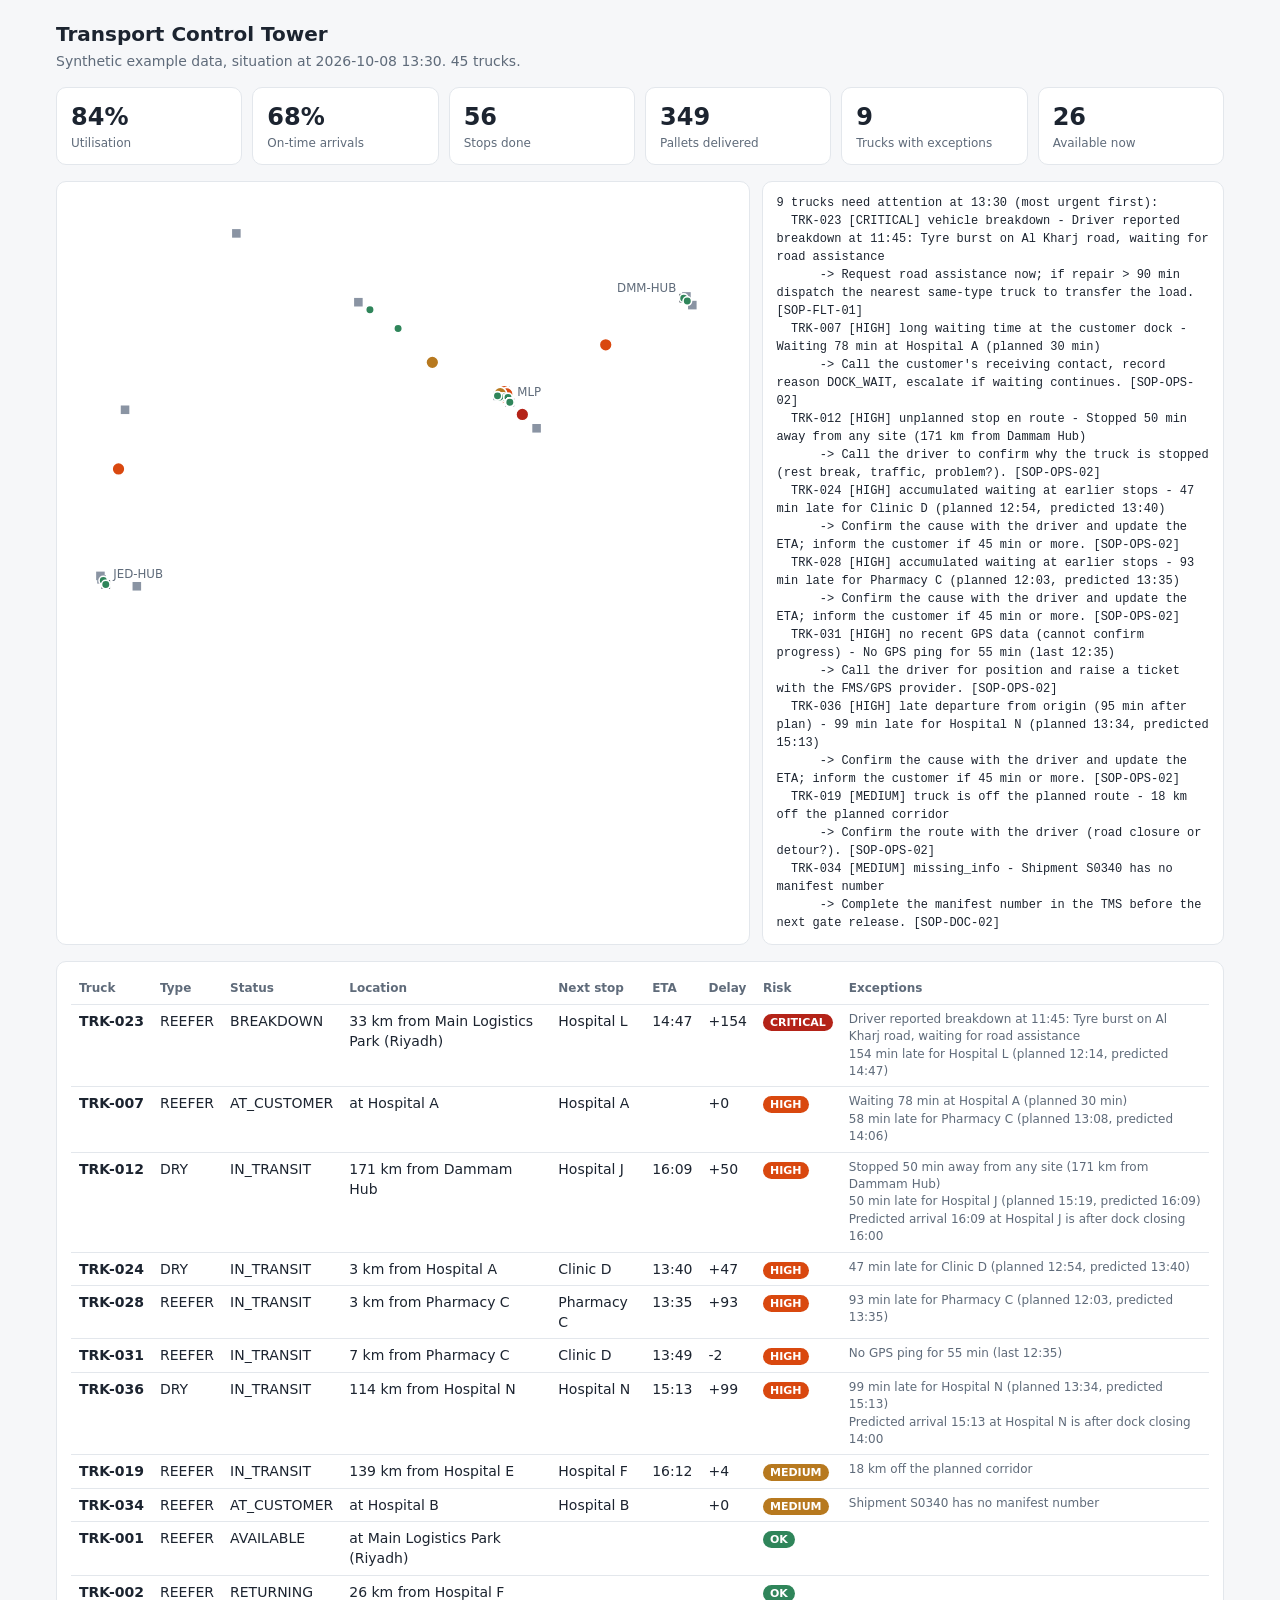
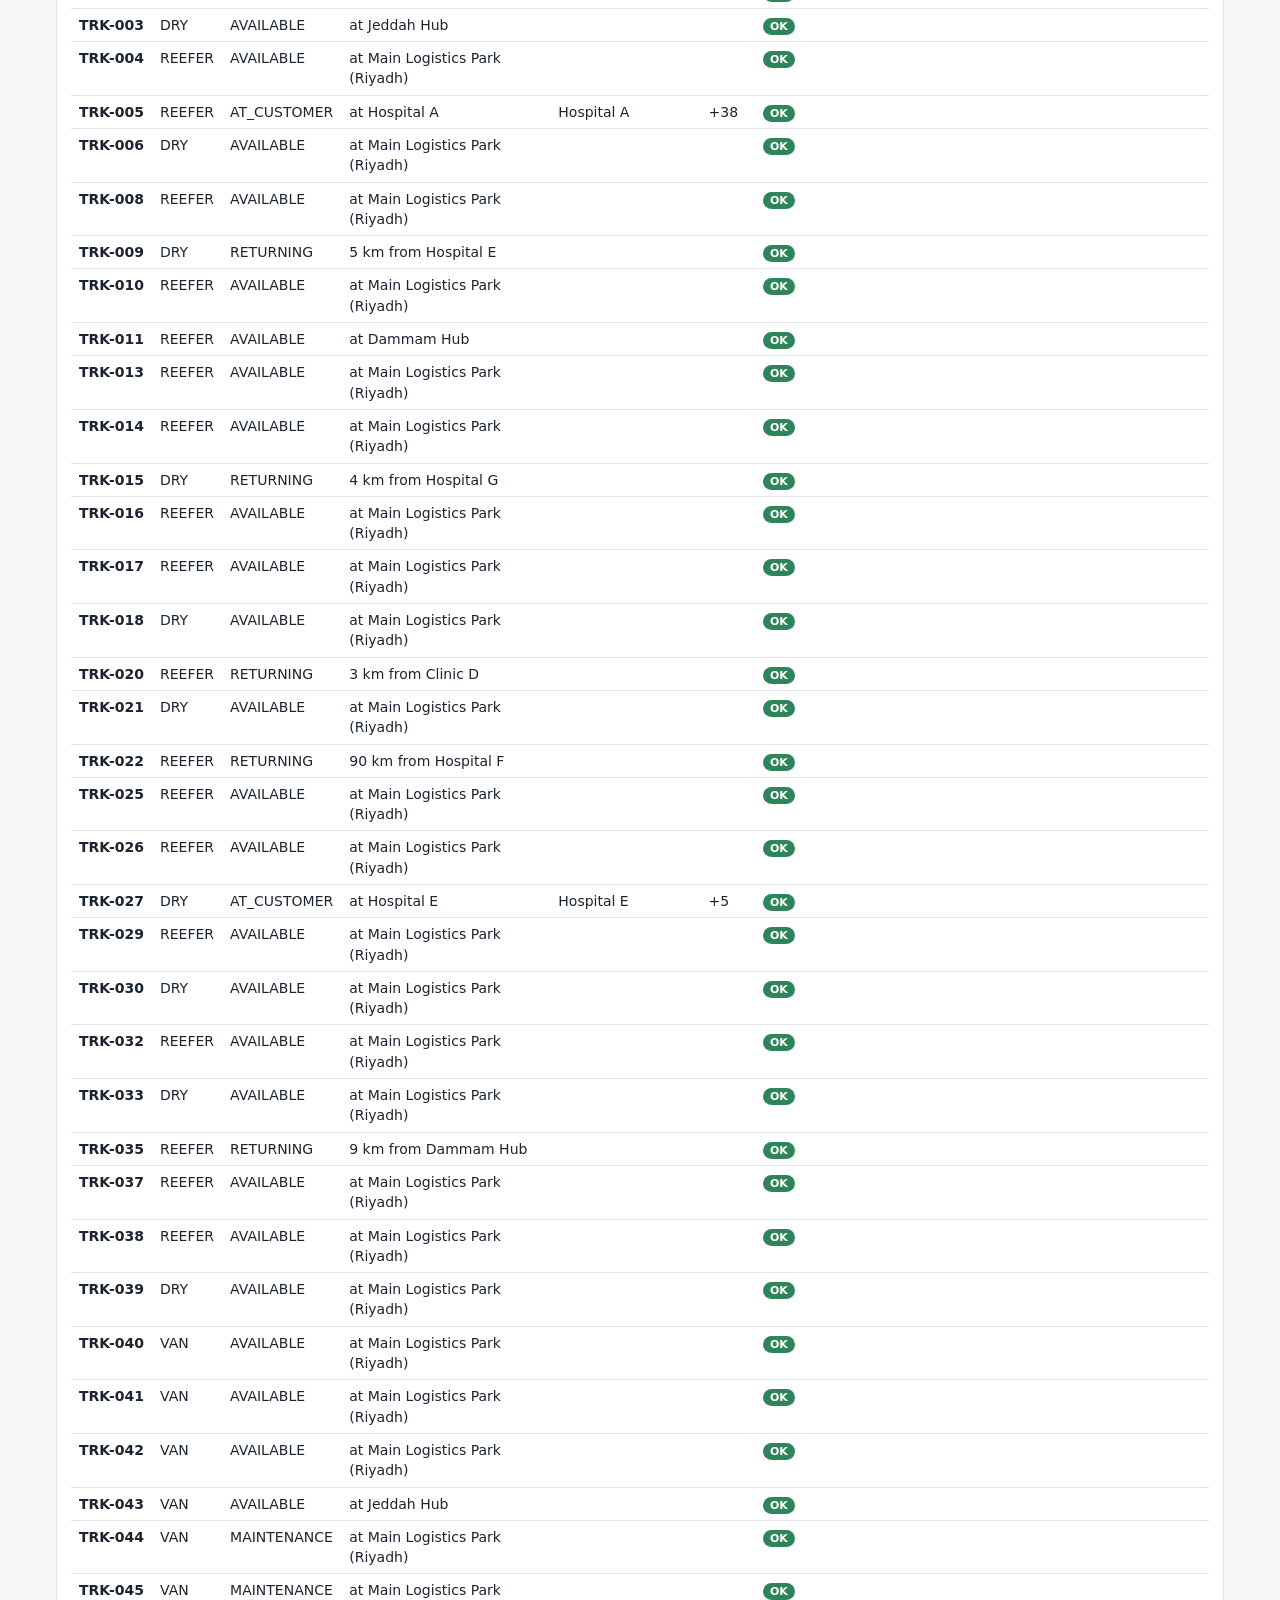
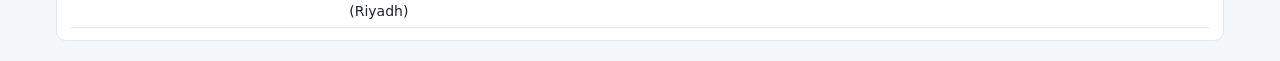
==== docs/index.html @ b5bd301c "Render control tower [skip ci]" ====
<!doctype html>
<html lang="en"><head><meta charset="utf-8"><meta name="viewport" content="width=device-width,initial-scale=1">
<title>Transport Control Tower</title>
<style>
:root{--bg:#f6f7f9;--card:#fff;--fg:#1c2430;--muted:#5f6b7a;--line:#e3e7ec;
--crit:#b42318;--high:#d9480f;--med:#b7791f;--low:#3b6fb6;--ok:#2f855a;--depot:#1c2430;--cust:#8a94a3}
@media (prefers-color-scheme:dark){:root{--bg:#11151b;--card:#1a2029;--fg:#e6eaf0;--muted:#9aa5b4;--line:#2a323d;
--crit:#f97066;--high:#fb8c4a;--med:#f2c94c;--low:#7fa7e6;--ok:#5fd38d;--depot:#e6eaf0;--cust:#6b7584}}
*{box-sizing:border-box}body{margin:0;background:var(--bg);color:var(--fg);font:14px/1.45 system-ui,-apple-system,Segoe UI,sans-serif}
main{max-width:1200px;margin:0 auto;padding:20px 16px}h1{font-size:20px;margin:0 0 2px}.sub{color:var(--muted);margin-bottom:16px}
.tiles{display:grid;grid-template-columns:repeat(auto-fit,minmax(150px,1fr));gap:10px;margin-bottom:16px}
.tile,.card{background:var(--card);border:1px solid var(--line);border-radius:10px;padding:12px 14px}
.v{font-size:24px;font-weight:650}.l{color:var(--muted);font-size:12px}
svg{width:100%;height:auto;display:block}svg text{fill:var(--muted);font-size:11px}
.depot{fill:var(--depot)}.cust{fill:var(--cust)}.t{stroke:var(--card);stroke-width:1.5}
.t.crit{fill:var(--crit)}.t.high{fill:var(--high)}.t.med{fill:var(--med)}.t.low{fill:var(--low)}.t.ok{fill:var(--ok)}
.wrap{overflow-x:auto}table{border-collapse:collapse;width:100%;min-width:860px}
td:first-child{white-space:nowrap}th,td{text-align:left;padding:6px 8px;border-bottom:1px solid var(--line);vertical-align:top}th{color:var(--muted);font-weight:600;font-size:12px}
.pill{font-size:11px;font-weight:700;padding:2px 7px;border-radius:99px;color:var(--card)}
.pill.crit{background:var(--crit)}.pill.high{background:var(--high)}.pill.med{background:var(--med)}.pill.low{background:var(--low)}.pill.ok{background:var(--ok)}
.issues{color:var(--muted);font-size:12px}.grid{display:grid;grid-template-columns:minmax(0,3fr) minmax(0,2fr);gap:12px;margin-bottom:16px}
pre{white-space:pre-wrap;font:12px/1.5 ui-monospace,Menlo,Consolas,monospace;margin:0}
@media (max-width:800px){.grid{grid-template-columns:1fr}}
</style></head><body><main>
<h1>Transport Control Tower</h1>
<div class="sub">Synthetic example data, situation at 2026-10-08 13:30. 45 trucks.</div>
<div class="tiles"><div class='tile'><div class='v'>84%</div><div class='l'>Utilisation</div></div><div class='tile'><div class='v'>68%</div><div class='l'>On-time arrivals</div></div><div class='tile'><div class='v'>56</div><div class='l'>Stops done</div></div><div class='tile'><div class='v'>349</div><div class='l'>Pallets delivered</div></div><div class='tile'><div class='v'>9</div><div class='l'>Trucks with exceptions</div></div><div class='tile'><div class='v'>26</div><div class='l'>Available now</div></div></div>
<div class="grid">
 <div class="card"><svg viewBox="0 0 620 400" role="img" aria-label="Truck positions"><rect class="depot" x="406.0" y="190.6" width="8" height="8"><title>Main Logistics Park (Riyadh)</title></rect><rect class="depot" x="28.5" y="360.9" width="8" height="8"><title>Jeddah Hub</title></rect><rect class="depot" x="568.5" y="93.3" width="8" height="8"><title>Dammam Hub</title></rect><rect class="cust" x="400.0" y="185.7" width="8" height="8"><title>Hospital A</title></rect><rect class="cust" x="397.0" y="182.5" width="8" height="8"><title>Hospital B</title></rect><rect class="cust" x="402.0" y="179.8" width="8" height="8"><title>Pharmacy C</title></rect><rect class="cust" x="403.5" y="187.4" width="8" height="8"><title>Clinic D</title></rect><rect class="cust" x="394.5" y="184.6" width="8" height="8"><title>Hospital E</title></rect><rect class="cust" x="264.5" y="97.1" width="8" height="8"><title>Hospital F</title></rect><rect class="cust" x="24.5" y="356.0" width="8" height="8"><title>Hospital G</title></rect><rect class="cust" x="23.5" y="352.8" width="8" height="8"><title>Clinic H</title></rect><rect class="cust" x="57.5" y="362.5" width="8" height="8"><title>Hospital I</title></rect><rect class="cust" x="571.0" y="91.7" width="8" height="8"><title>Hospital J</title></rect><rect class="cust" x="576.5" y="99.8" width="8" height="8"><title>Pharmacy K</title></rect><rect class="cust" x="431.0" y="214.9" width="8" height="8"><title>Hospital L</title></rect><rect class="cust" x="150.5" y="32.8" width="8" height="8"><title>Hospital M</title></rect><rect class="cust" x="46.5" y="197.6" width="8" height="8"><title>Hospital N</title></rect><text x="417.0" y="188.6" text-anchor="start">MLP</text><text x="39.5" y="358.9" text-anchor="start">JED-HUB</text><text x="565.5" y="91.3" text-anchor="end">DMM-HUB</text><circle class="t crit" cx="421.7" cy="206.0" r="6"><title>TRK-023 BREAKDOWN 33 km from Main Logistics Park (Riyadh)</title></circle><circle class="t high" cx="404.0" cy="189.7" r="6"><title>TRK-007 AT_CUSTOMER at Hospital A</title></circle><circle class="t high" cx="499.6" cy="140.9" r="6"><title>TRK-012 IN_TRANSIT 171 km from Dammam Hub</title></circle><circle class="t high" cx="405.5" cy="189.8" r="6"><title>TRK-024 IN_TRANSIT 3 km from Hospital A</title></circle><circle class="t high" cx="404.8" cy="184.6" r="6"><title>TRK-028 IN_TRANSIT 3 km from Pharmacy C</title></circle><circle class="t high" cx="407.1" cy="186.8" r="6"><title>TRK-031 IN_TRANSIT 7 km from Pharmacy C</title></circle><circle class="t high" cx="44.4" cy="256.9" r="6"><title>TRK-036 IN_TRANSIT 114 km from Hospital N</title></circle><circle class="t med" cx="337.6" cy="157.3" r="6"><title>TRK-019 IN_TRANSIT 139 km from Hospital E</title></circle><circle class="t med" cx="401.0" cy="186.5" r="6"><title>TRK-034 AT_CUSTOMER at Hospital B</title></circle><circle class="t ok" cx="410.0" cy="194.6" r="4"><title>TRK-001 AVAILABLE at Main Logistics Park (Riyadh)</title></circle><circle class="t ok" cx="279.3" cy="108.2" r="4"><title>TRK-002 RETURNING 26 km from Hospital F</title></circle><circle class="t ok" cx="32.5" cy="364.9" r="4"><title>TRK-003 AVAILABLE at Jeddah Hub</title></circle><circle class="t ok" cx="410.0" cy="194.6" r="4"><title>TRK-004 AVAILABLE at Main Logistics Park (Riyadh)</title></circle><circle class="t ok" cx="404.0" cy="189.7" r="4"><title>TRK-005 AT_CUSTOMER at Hospital A</title></circle><circle class="t ok" cx="410.0" cy="194.6" r="4"><title>TRK-006 AVAILABLE at Main Logistics Park (Riyadh)</title></circle><circle class="t ok" cx="410.0" cy="194.6" r="4"><title>TRK-008 AVAILABLE at Main Logistics Park (Riyadh)</title></circle><circle class="t ok" cx="400.6" cy="189.7" r="4"><title>TRK-009 RETURNING 5 km from Hospital E</title></circle><circle class="t ok" cx="410.0" cy="194.6" r="4"><title>TRK-010 AVAILABLE at Main Logistics Park (Riyadh)</title></circle><circle class="t ok" cx="572.5" cy="97.3" r="4"><title>TRK-011 AVAILABLE at Dammam Hub</title></circle><circle class="t ok" cx="410.0" cy="194.6" r="4"><title>TRK-013 AVAILABLE at Main Logistics Park (Riyadh)</title></circle><circle class="t ok" cx="410.0" cy="194.6" r="4"><title>TRK-014 AVAILABLE at Main Logistics Park (Riyadh)</title></circle><circle class="t ok" cx="30.2" cy="361.1" r="4"><title>TRK-015 RETURNING 4 km from Hospital G</title></circle><circle class="t ok" cx="410.0" cy="194.6" r="4"><title>TRK-016 AVAILABLE at Main Logistics Park (Riyadh)</title></circle><circle class="t ok" cx="410.0" cy="194.6" r="4"><title>TRK-017 AVAILABLE at Main Logistics Park (Riyadh)</title></circle><circle class="t ok" cx="410.0" cy="194.6" r="4"><title>TRK-018 AVAILABLE at Main Logistics Park (Riyadh)</title></circle><circle class="t ok" cx="408.3" cy="190.0" r="4"><title>TRK-020 RETURNING 3 km from Clinic D</title></circle><circle class="t ok" cx="410.0" cy="194.6" r="4"><title>TRK-021 AVAILABLE at Main Logistics Park (Riyadh)</title></circle><circle class="t ok" cx="305.6" cy="125.6" r="4"><title>TRK-022 RETURNING 90 km from Hospital F</title></circle><circle class="t ok" cx="410.0" cy="194.6" r="4"><title>TRK-025 AVAILABLE at Main Logistics Park (Riyadh)</title></circle><circle class="t ok" cx="410.0" cy="194.6" r="4"><title>TRK-026 AVAILABLE at Main Logistics Park (Riyadh)</title></circle><circle class="t ok" cx="398.5" cy="188.6" r="4"><title>TRK-027 AT_CUSTOMER at Hospital E</title></circle><circle class="t ok" cx="410.0" cy="194.6" r="4"><title>TRK-029 AVAILABLE at Main Logistics Park (Riyadh)</title></circle><circle class="t ok" cx="410.0" cy="194.6" r="4"><title>TRK-030 AVAILABLE at Main Logistics Park (Riyadh)</title></circle><circle class="t ok" cx="410.0" cy="194.6" r="4"><title>TRK-032 AVAILABLE at Main Logistics Park (Riyadh)</title></circle><circle class="t ok" cx="410.0" cy="194.6" r="4"><title>TRK-033 AVAILABLE at Main Logistics Park (Riyadh)</title></circle><circle class="t ok" cx="575.8" cy="100.0" r="4"><title>TRK-035 RETURNING 9 km from Dammam Hub</title></circle><circle class="t ok" cx="410.0" cy="194.6" r="4"><title>TRK-037 AVAILABLE at Main Logistics Park (Riyadh)</title></circle><circle class="t ok" cx="410.0" cy="194.6" r="4"><title>TRK-038 AVAILABLE at Main Logistics Park (Riyadh)</title></circle><circle class="t ok" cx="410.0" cy="194.6" r="4"><title>TRK-039 AVAILABLE at Main Logistics Park (Riyadh)</title></circle><circle class="t ok" cx="410.0" cy="194.6" r="4"><title>TRK-040 AVAILABLE at Main Logistics Park (Riyadh)</title></circle><circle class="t ok" cx="410.0" cy="194.6" r="4"><title>TRK-041 AVAILABLE at Main Logistics Park (Riyadh)</title></circle><circle class="t ok" cx="410.0" cy="194.6" r="4"><title>TRK-042 AVAILABLE at Main Logistics Park (Riyadh)</title></circle><circle class="t ok" cx="32.5" cy="364.9" r="4"><title>TRK-043 AVAILABLE at Jeddah Hub</title></circle><circle class="t ok" cx="410.0" cy="194.6" r="4"><title>TRK-044 MAINTENANCE at Main Logistics Park (Riyadh)</title></circle><circle class="t ok" cx="410.0" cy="194.6" r="4"><title>TRK-045 MAINTENANCE at Main Logistics Park (Riyadh)</title></circle></svg></div>
 <div class="card"><pre>9 trucks need attention at 13:30 (most urgent first):
  TRK-023 [CRITICAL] vehicle breakdown - Driver reported breakdown at 11:45: Tyre burst on Al Kharj road, waiting for road assistance
      -&gt; Request road assistance now; if repair &gt; 90 min dispatch the nearest same-type truck to transfer the load. [SOP-FLT-01]
  TRK-007 [HIGH] long waiting time at the customer dock - Waiting 78 min at Hospital A (planned 30 min)
      -&gt; Call the customer&#x27;s receiving contact, record reason DOCK_WAIT, escalate if waiting continues. [SOP-OPS-02]
  TRK-012 [HIGH] unplanned stop en route - Stopped 50 min away from any site (171 km from Dammam Hub)
      -&gt; Call the driver to confirm why the truck is stopped (rest break, traffic, problem?). [SOP-OPS-02]
  TRK-024 [HIGH] accumulated waiting at earlier stops - 47 min late for Clinic D (planned 12:54, predicted 13:40)
      -&gt; Confirm the cause with the driver and update the ETA; inform the customer if 45 min or more. [SOP-OPS-02]
  TRK-028 [HIGH] accumulated waiting at earlier stops - 93 min late for Pharmacy C (planned 12:03, predicted 13:35)
      -&gt; Confirm the cause with the driver and update the ETA; inform the customer if 45 min or more. [SOP-OPS-02]
  TRK-031 [HIGH] no recent GPS data (cannot confirm progress) - No GPS ping for 55 min (last 12:35)
      -&gt; Call the driver for position and raise a ticket with the FMS/GPS provider. [SOP-OPS-02]
  TRK-036 [HIGH] late departure from origin (95 min after plan) - 99 min late for Hospital N (planned 13:34, predicted 15:13)
      -&gt; Confirm the cause with the driver and update the ETA; inform the customer if 45 min or more. [SOP-OPS-02]
  TRK-019 [MEDIUM] truck is off the planned route - 18 km off the planned corridor
      -&gt; Confirm the route with the driver (road closure or detour?). [SOP-OPS-02]
  TRK-034 [MEDIUM] missing_info - Shipment S0340 has no manifest number
      -&gt; Complete the manifest number in the TMS before the next gate release. [SOP-DOC-02]</pre></div>
</div>
<div class="card wrap"><table><thead><tr><th>Truck</th><th>Type</th><th>Status</th><th>Location</th><th>Next stop</th>
<th>ETA</th><th>Delay</th><th>Risk</th><th>Exceptions</th></tr></thead><tbody><tr><td><b>TRK-023</b></td><td>REEFER</td><td>BREAKDOWN</td><td>33 km from Main Logistics Park (Riyadh)</td><td>Hospital L</td><td>14:47</td><td>+154</td><td><span class='pill crit'>CRITICAL</span></td><td class='issues'>Driver reported breakdown at 11:45: Tyre burst on Al Kharj road, waiting for road assistance<br>154 min late for Hospital L (planned 12:14, predicted 14:47)</td></tr><tr><td><b>TRK-007</b></td><td>REEFER</td><td>AT_CUSTOMER</td><td>at Hospital A</td><td>Hospital A</td><td></td><td>+0</td><td><span class='pill high'>HIGH</span></td><td class='issues'>Waiting 78 min at Hospital A (planned 30 min)<br>58 min late for Pharmacy C (planned 13:08, predicted 14:06)</td></tr><tr><td><b>TRK-012</b></td><td>DRY</td><td>IN_TRANSIT</td><td>171 km from Dammam Hub</td><td>Hospital J</td><td>16:09</td><td>+50</td><td><span class='pill high'>HIGH</span></td><td class='issues'>Stopped 50 min away from any site (171 km from Dammam Hub)<br>50 min late for Hospital J (planned 15:19, predicted 16:09)<br>Predicted arrival 16:09 at Hospital J is after dock closing 16:00</td></tr><tr><td><b>TRK-024</b></td><td>DRY</td><td>IN_TRANSIT</td><td>3 km from Hospital A</td><td>Clinic D</td><td>13:40</td><td>+47</td><td><span class='pill high'>HIGH</span></td><td class='issues'>47 min late for Clinic D (planned 12:54, predicted 13:40)</td></tr><tr><td><b>TRK-028</b></td><td>REEFER</td><td>IN_TRANSIT</td><td>3 km from Pharmacy C</td><td>Pharmacy C</td><td>13:35</td><td>+93</td><td><span class='pill high'>HIGH</span></td><td class='issues'>93 min late for Pharmacy C (planned 12:03, predicted 13:35)</td></tr><tr><td><b>TRK-031</b></td><td>REEFER</td><td>IN_TRANSIT</td><td>7 km from Pharmacy C</td><td>Clinic D</td><td>13:49</td><td>-2</td><td><span class='pill high'>HIGH</span></td><td class='issues'>No GPS ping for 55 min (last 12:35)</td></tr><tr><td><b>TRK-036</b></td><td>DRY</td><td>IN_TRANSIT</td><td>114 km from Hospital N</td><td>Hospital N</td><td>15:13</td><td>+99</td><td><span class='pill high'>HIGH</span></td><td class='issues'>99 min late for Hospital N (planned 13:34, predicted 15:13)<br>Predicted arrival 15:13 at Hospital N is after dock closing 14:00</td></tr><tr><td><b>TRK-019</b></td><td>REEFER</td><td>IN_TRANSIT</td><td>139 km from Hospital E</td><td>Hospital F</td><td>16:12</td><td>+4</td><td><span class='pill med'>MEDIUM</span></td><td class='issues'>18 km off the planned corridor</td></tr><tr><td><b>TRK-034</b></td><td>REEFER</td><td>AT_CUSTOMER</td><td>at Hospital B</td><td>Hospital B</td><td></td><td>+0</td><td><span class='pill med'>MEDIUM</span></td><td class='issues'>Shipment S0340 has no manifest number</td></tr><tr><td><b>TRK-001</b></td><td>REEFER</td><td>AVAILABLE</td><td>at Main Logistics Park (Riyadh)</td><td></td><td></td><td></td><td><span class='pill ok'>OK</span></td><td class='issues'></td></tr><tr><td><b>TRK-002</b></td><td>REEFER</td><td>RETURNING</td><td>26 km from Hospital F</td><td></td><td></td><td></td><td><span class='pill ok'>OK</span></td><td class='issues'></td></tr><tr><td><b>TRK-003</b></td><td>DRY</td><td>AVAILABLE</td><td>at Jeddah Hub</td><td></td><td></td><td></td><td><span class='pill ok'>OK</span></td><td class='issues'></td></tr><tr><td><b>TRK-004</b></td><td>REEFER</td><td>AVAILABLE</td><td>at Main Logistics Park (Riyadh)</td><td></td><td></td><td></td><td><span class='pill ok'>OK</span></td><td class='issues'></td></tr><tr><td><b>TRK-005</b></td><td>REEFER</td><td>AT_CUSTOMER</td><td>at Hospital A</td><td>Hospital A</td><td></td><td>+38</td><td><span class='pill ok'>OK</span></td><td class='issues'></td></tr><tr><td><b>TRK-006</b></td><td>DRY</td><td>AVAILABLE</td><td>at Main Logistics Park (Riyadh)</td><td></td><td></td><td></td><td><span class='pill ok'>OK</span></td><td class='issues'></td></tr><tr><td><b>TRK-008</b></td><td>REEFER</td><td>AVAILABLE</td><td>at Main Logistics Park (Riyadh)</td><td></td><td></td><td></td><td><span class='pill ok'>OK</span></td><td class='issues'></td></tr><tr><td><b>TRK-009</b></td><td>DRY</td><td>RETURNING</td><td>5 km from Hospital E</td><td></td><td></td><td></td><td><span class='pill ok'>OK</span></td><td class='issues'></td></tr><tr><td><b>TRK-010</b></td><td>REEFER</td><td>AVAILABLE</td><td>at Main Logistics Park (Riyadh)</td><td></td><td></td><td></td><td><span class='pill ok'>OK</span></td><td class='issues'></td></tr><tr><td><b>TRK-011</b></td><td>REEFER</td><td>AVAILABLE</td><td>at Dammam Hub</td><td></td><td></td><td></td><td><span class='pill ok'>OK</span></td><td class='issues'></td></tr><tr><td><b>TRK-013</b></td><td>REEFER</td><td>AVAILABLE</td><td>at Main Logistics Park (Riyadh)</td><td></td><td></td><td></td><td><span class='pill ok'>OK</span></td><td class='issues'></td></tr><tr><td><b>TRK-014</b></td><td>REEFER</td><td>AVAILABLE</td><td>at Main Logistics Park (Riyadh)</td><td></td><td></td><td></td><td><span class='pill ok'>OK</span></td><td class='issues'></td></tr><tr><td><b>TRK-015</b></td><td>DRY</td><td>RETURNING</td><td>4 km from Hospital G</td><td></td><td></td><td></td><td><span class='pill ok'>OK</span></td><td class='issues'></td></tr><tr><td><b>TRK-016</b></td><td>REEFER</td><td>AVAILABLE</td><td>at Main Logistics Park (Riyadh)</td><td></td><td></td><td></td><td><span class='pill ok'>OK</span></td><td class='issues'></td></tr><tr><td><b>TRK-017</b></td><td>REEFER</td><td>AVAILABLE</td><td>at Main Logistics Park (Riyadh)</td><td></td><td></td><td></td><td><span class='pill ok'>OK</span></td><td class='issues'></td></tr><tr><td><b>TRK-018</b></td><td>DRY</td><td>AVAILABLE</td><td>at Main Logistics Park (Riyadh)</td><td></td><td></td><td></td><td><span class='pill ok'>OK</span></td><td class='issues'></td></tr><tr><td><b>TRK-020</b></td><td>REEFER</td><td>RETURNING</td><td>3 km from Clinic D</td><td></td><td></td><td></td><td><span class='pill ok'>OK</span></td><td class='issues'></td></tr><tr><td><b>TRK-021</b></td><td>DRY</td><td>AVAILABLE</td><td>at Main Logistics Park (Riyadh)</td><td></td><td></td><td></td><td><span class='pill ok'>OK</span></td><td class='issues'></td></tr><tr><td><b>TRK-022</b></td><td>REEFER</td><td>RETURNING</td><td>90 km from Hospital F</td><td></td><td></td><td></td><td><span class='pill ok'>OK</span></td><td class='issues'></td></tr><tr><td><b>TRK-025</b></td><td>REEFER</td><td>AVAILABLE</td><td>at Main Logistics Park (Riyadh)</td><td></td><td></td><td></td><td><span class='pill ok'>OK</span></td><td class='issues'></td></tr><tr><td><b>TRK-026</b></td><td>REEFER</td><td>AVAILABLE</td><td>at Main Logistics Park (Riyadh)</td><td></td><td></td><td></td><td><span class='pill ok'>OK</span></td><td class='issues'></td></tr><tr><td><b>TRK-027</b></td><td>DRY</td><td>AT_CUSTOMER</td><td>at Hospital E</td><td>Hospital E</td><td></td><td>+5</td><td><span class='pill ok'>OK</span></td><td class='issues'></td></tr><tr><td><b>TRK-029</b></td><td>REEFER</td><td>AVAILABLE</td><td>at Main Logistics Park (Riyadh)</td><td></td><td></td><td></td><td><span class='pill ok'>OK</span></td><td class='issues'></td></tr><tr><td><b>TRK-030</b></td><td>DRY</td><td>AVAILABLE</td><td>at Main Logistics Park (Riyadh)</td><td></td><td></td><td></td><td><span class='pill ok'>OK</span></td><td class='issues'></td></tr><tr><td><b>TRK-032</b></td><td>REEFER</td><td>AVAILABLE</td><td>at Main Logistics Park (Riyadh)</td><td></td><td></td><td></td><td><span class='pill ok'>OK</span></td><td class='issues'></td></tr><tr><td><b>TRK-033</b></td><td>DRY</td><td>AVAILABLE</td><td>at Main Logistics Park (Riyadh)</td><td></td><td></td><td></td><td><span class='pill ok'>OK</span></td><td class='issues'></td></tr><tr><td><b>TRK-035</b></td><td>REEFER</td><td>RETURNING</td><td>9 km from Dammam Hub</td><td></td><td></td><td></td><td><span class='pill ok'>OK</span></td><td class='issues'></td></tr><tr><td><b>TRK-037</b></td><td>REEFER</td><td>AVAILABLE</td><td>at Main Logistics Park (Riyadh)</td><td></td><td></td><td></td><td><span class='pill ok'>OK</span></td><td class='issues'></td></tr><tr><td><b>TRK-038</b></td><td>REEFER</td><td>AVAILABLE</td><td>at Main Logistics Park (Riyadh)</td><td></td><td></td><td></td><td><span class='pill ok'>OK</span></td><td class='issues'></td></tr><tr><td><b>TRK-039</b></td><td>DRY</td><td>AVAILABLE</td><td>at Main Logistics Park (Riyadh)</td><td></td><td></td><td></td><td><span class='pill ok'>OK</span></td><td class='issues'></td></tr><tr><td><b>TRK-040</b></td><td>VAN</td><td>AVAILABLE</td><td>at Main Logistics Park (Riyadh)</td><td></td><td></td><td></td><td><span class='pill ok'>OK</span></td><td class='issues'></td></tr><tr><td><b>TRK-041</b></td><td>VAN</td><td>AVAILABLE</td><td>at Main Logistics Park (Riyadh)</td><td></td><td></td><td></td><td><span class='pill ok'>OK</span></td><td class='issues'></td></tr><tr><td><b>TRK-042</b></td><td>VAN</td><td>AVAILABLE</td><td>at Main Logistics Park (Riyadh)</td><td></td><td></td><td></td><td><span class='pill ok'>OK</span></td><td class='issues'></td></tr><tr><td><b>TRK-043</b></td><td>VAN</td><td>AVAILABLE</td><td>at Jeddah Hub</td><td></td><td></td><td></td><td><span class='pill ok'>OK</span></td><td class='issues'></td></tr><tr><td><b>TRK-044</b></td><td>VAN</td><td>MAINTENANCE</td><td>at Main Logistics Park (Riyadh)</td><td></td><td></td><td></td><td><span class='pill ok'>OK</span></td><td class='issues'></td></tr><tr><td><b>TRK-045</b></td><td>VAN</td><td>MAINTENANCE</td><td>at Main Logistics Park (Riyadh)</td><td></td><td></td><td></td><td><span class='pill ok'>OK</span></td><td class='issues'></td></tr></tbody></table></div>
</main></body></html>
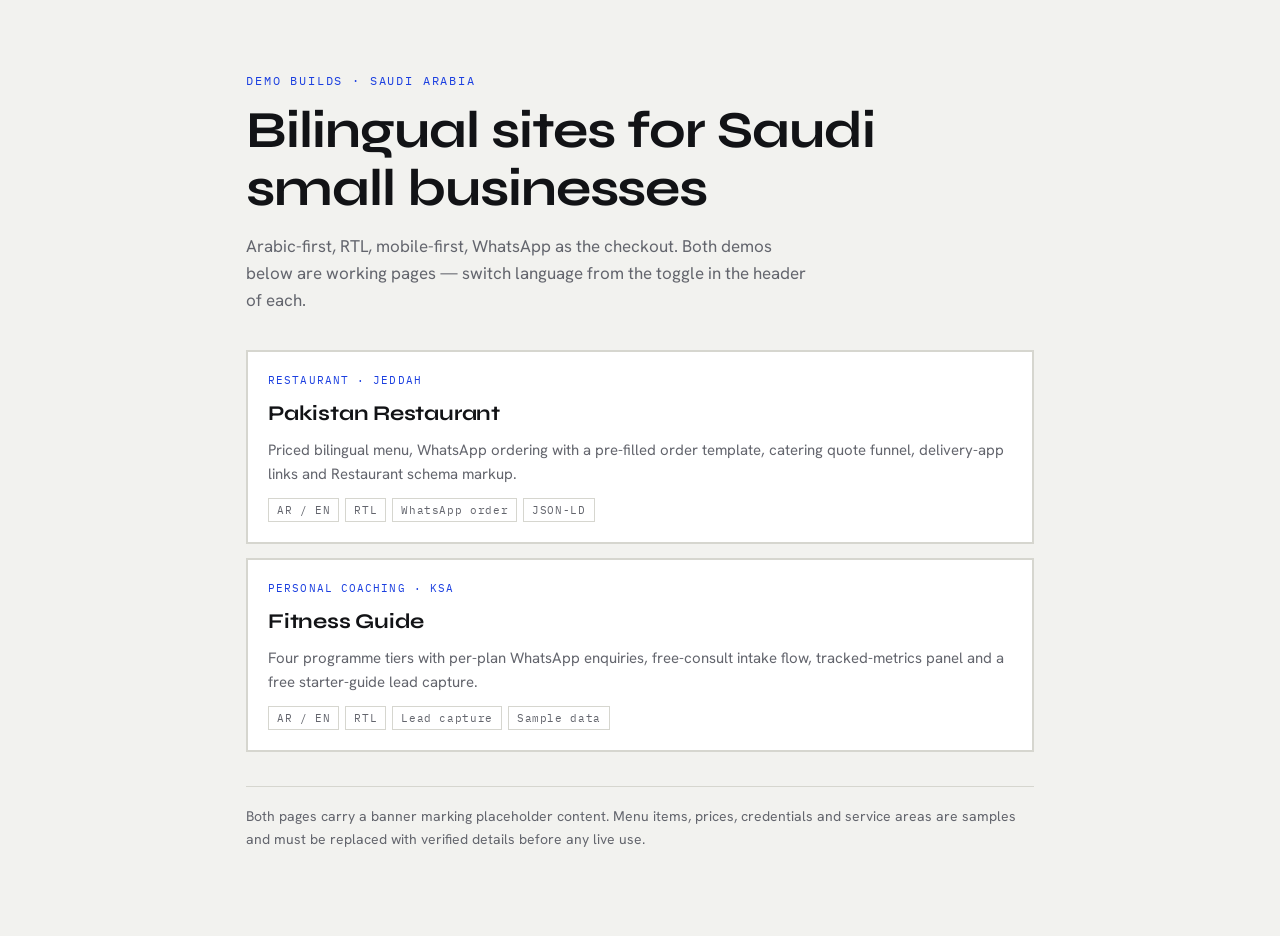
==== commit fee3171a: "Add bilingual demo sites for Saudi small businesses Publishes two standalone Arabic-first (RTL) demo" ====
--- a/docs/index.html
+++ b/docs/index.html
@@ -1,52 +1,61 @@
 <!doctype html>
-<html lang="en"><head><meta charset="utf-8"><meta name="viewport" content="width=device-width,initial-scale=1">
-<title>Transport Control Tower</title>
+<html lang="en" dir="ltr">
+<head>
+<meta charset="utf-8">
+<meta name="viewport" content="width=device-width, initial-scale=1, viewport-fit=cover">
+<title>Demo Sites — Saudi Small Business</title>
+<meta name="description" content="Bilingual Arabic/English demo websites for Saudi small businesses.">
+<link rel="stylesheet" href="https://fonts.googleapis.com/css2?family=Syne:wght@700;800&family=Hanken+Grotesk:wght@400;500;700&family=IBM+Plex+Mono:wght@500&display=swap">
 <style>
-:root{--bg:#f6f7f9;--card:#fff;--fg:#1c2430;--muted:#5f6b7a;--line:#e3e7ec;
---crit:#b42318;--high:#d9480f;--med:#b7791f;--low:#3b6fb6;--ok:#2f855a;--depot:#1c2430;--cust:#8a94a3}
-@media (prefers-color-scheme:dark){:root{--bg:#11151b;--card:#1a2029;--fg:#e6eaf0;--muted:#9aa5b4;--line:#2a323d;
---crit:#f97066;--high:#fb8c4a;--med:#f2c94c;--low:#7fa7e6;--ok:#5fd38d;--depot:#e6eaf0;--cust:#6b7584}}
-*{box-sizing:border-box}body{margin:0;background:var(--bg);color:var(--fg);font:14px/1.45 system-ui,-apple-system,Segoe UI,sans-serif}
-main{max-width:1200px;margin:0 auto;padding:20px 16px}h1{font-size:20px;margin:0 0 2px}.sub{color:var(--muted);margin-bottom:16px}
-.tiles{display:grid;grid-template-columns:repeat(auto-fit,minmax(150px,1fr));gap:10px;margin-bottom:16px}
-.tile,.card{background:var(--card);border:1px solid var(--line);border-radius:10px;padding:12px 14px}
-.v{font-size:24px;font-weight:650}.l{color:var(--muted);font-size:12px}
-svg{width:100%;height:auto;display:block}svg text{fill:var(--muted);font-size:11px}
-.depot{fill:var(--depot)}.cust{fill:var(--cust)}.t{stroke:var(--card);stroke-width:1.5}
-.t.crit{fill:var(--crit)}.t.high{fill:var(--high)}.t.med{fill:var(--med)}.t.low{fill:var(--low)}.t.ok{fill:var(--ok)}
-.wrap{overflow-x:auto}table{border-collapse:collapse;width:100%;min-width:860px}
-td:first-child{white-space:nowrap}th,td{text-align:left;padding:6px 8px;border-bottom:1px solid var(--line);vertical-align:top}th{color:var(--muted);font-weight:600;font-size:12px}
-.pill{font-size:11px;font-weight:700;padding:2px 7px;border-radius:99px;color:var(--card)}
-.pill.crit{background:var(--crit)}.pill.high{background:var(--high)}.pill.med{background:var(--med)}.pill.low{background:var(--low)}.pill.ok{background:var(--ok)}
-.issues{color:var(--muted);font-size:12px}.grid{display:grid;grid-template-columns:minmax(0,3fr) minmax(0,2fr);gap:12px;margin-bottom:16px}
-pre{white-space:pre-wrap;font:12px/1.5 ui-monospace,Menlo,Consolas,monospace;margin:0}
-@media (max-width:800px){.grid{grid-template-columns:1fr}}
-</style></head><body><main>
-<h1>Transport Control Tower</h1>
-<div class="sub">Synthetic example data, situation at 2026-10-08 13:30. 45 trucks.</div>
-<div class="tiles"><div class='tile'><div class='v'>84%</div><div class='l'>Utilisation</div></div><div class='tile'><div class='v'>68%</div><div class='l'>On-time arrivals</div></div><div class='tile'><div class='v'>56</div><div class='l'>Stops done</div></div><div class='tile'><div class='v'>349</div><div class='l'>Pallets delivered</div></div><div class='tile'><div class='v'>9</div><div class='l'>Trucks with exceptions</div></div><div class='tile'><div class='v'>26</div><div class='l'>Available now</div></div></div>
-<div class="grid">
- <div class="card"><svg viewBox="0 0 620 400" role="img" aria-label="Truck positions"><rect class="depot" x="406.0" y="190.6" width="8" height="8"><title>Main Logistics Park (Riyadh)</title></rect><rect class="depot" x="28.5" y="360.9" width="8" height="8"><title>Jeddah Hub</title></rect><rect class="depot" x="568.5" y="93.3" width="8" height="8"><title>Dammam Hub</title></rect><rect class="cust" x="400.0" y="185.7" width="8" height="8"><title>Hospital A</title></rect><rect class="cust" x="397.0" y="182.5" width="8" height="8"><title>Hospital B</title></rect><rect class="cust" x="402.0" y="179.8" width="8" height="8"><title>Pharmacy C</title></rect><rect class="cust" x="403.5" y="187.4" width="8" height="8"><title>Clinic D</title></rect><rect class="cust" x="394.5" y="184.6" width="8" height="8"><title>Hospital E</title></rect><rect class="cust" x="264.5" y="97.1" width="8" height="8"><title>Hospital F</title></rect><rect class="cust" x="24.5" y="356.0" width="8" height="8"><title>Hospital G</title></rect><rect class="cust" x="23.5" y="352.8" width="8" height="8"><title>Clinic H</title></rect><rect class="cust" x="57.5" y="362.5" width="8" height="8"><title>Hospital I</title></rect><rect class="cust" x="571.0" y="91.7" width="8" height="8"><title>Hospital J</title></rect><rect class="cust" x="576.5" y="99.8" width="8" height="8"><title>Pharmacy K</title></rect><rect class="cust" x="431.0" y="214.9" width="8" height="8"><title>Hospital L</title></rect><rect class="cust" x="150.5" y="32.8" width="8" height="8"><title>Hospital M</title></rect><rect class="cust" x="46.5" y="197.6" width="8" height="8"><title>Hospital N</title></rect><text x="417.0" y="188.6" text-anchor="start">MLP</text><text x="39.5" y="358.9" text-anchor="start">JED-HUB</text><text x="565.5" y="91.3" text-anchor="end">DMM-HUB</text><circle class="t crit" cx="421.7" cy="206.0" r="6"><title>TRK-023 BREAKDOWN 33 km from Main Logistics Park (Riyadh)</title></circle><circle class="t high" cx="404.0" cy="189.7" r="6"><title>TRK-007 AT_CUSTOMER at Hospital A</title></circle><circle class="t high" cx="499.6" cy="140.9" r="6"><title>TRK-012 IN_TRANSIT 171 km from Dammam Hub</title></circle><circle class="t high" cx="405.5" cy="189.8" r="6"><title>TRK-024 IN_TRANSIT 3 km from Hospital A</title></circle><circle class="t high" cx="404.8" cy="184.6" r="6"><title>TRK-028 IN_TRANSIT 3 km from Pharmacy C</title></circle><circle class="t high" cx="407.1" cy="186.8" r="6"><title>TRK-031 IN_TRANSIT 7 km from Pharmacy C</title></circle><circle class="t high" cx="44.4" cy="256.9" r="6"><title>TRK-036 IN_TRANSIT 114 km from Hospital N</title></circle><circle class="t med" cx="337.6" cy="157.3" r="6"><title>TRK-019 IN_TRANSIT 139 km from Hospital E</title></circle><circle class="t med" cx="401.0" cy="186.5" r="6"><title>TRK-034 AT_CUSTOMER at Hospital B</title></circle><circle class="t ok" cx="410.0" cy="194.6" r="4"><title>TRK-001 AVAILABLE at Main Logistics Park (Riyadh)</title></circle><circle class="t ok" cx="279.3" cy="108.2" r="4"><title>TRK-002 RETURNING 26 km from Hospital F</title></circle><circle class="t ok" cx="32.5" cy="364.9" r="4"><title>TRK-003 AVAILABLE at Jeddah Hub</title></circle><circle class="t ok" cx="410.0" cy="194.6" r="4"><title>TRK-004 AVAILABLE at Main Logistics Park (Riyadh)</title></circle><circle class="t ok" cx="404.0" cy="189.7" r="4"><title>TRK-005 AT_CUSTOMER at Hospital A</title></circle><circle class="t ok" cx="410.0" cy="194.6" r="4"><title>TRK-006 AVAILABLE at Main Logistics Park (Riyadh)</title></circle><circle class="t ok" cx="410.0" cy="194.6" r="4"><title>TRK-008 AVAILABLE at Main Logistics Park (Riyadh)</title></circle><circle class="t ok" cx="400.6" cy="189.7" r="4"><title>TRK-009 RETURNING 5 km from Hospital E</title></circle><circle class="t ok" cx="410.0" cy="194.6" r="4"><title>TRK-010 AVAILABLE at Main Logistics Park (Riyadh)</title></circle><circle class="t ok" cx="572.5" cy="97.3" r="4"><title>TRK-011 AVAILABLE at Dammam Hub</title></circle><circle class="t ok" cx="410.0" cy="194.6" r="4"><title>TRK-013 AVAILABLE at Main Logistics Park (Riyadh)</title></circle><circle class="t ok" cx="410.0" cy="194.6" r="4"><title>TRK-014 AVAILABLE at Main Logistics Park (Riyadh)</title></circle><circle class="t ok" cx="30.2" cy="361.1" r="4"><title>TRK-015 RETURNING 4 km from Hospital G</title></circle><circle class="t ok" cx="410.0" cy="194.6" r="4"><title>TRK-016 AVAILABLE at Main Logistics Park (Riyadh)</title></circle><circle class="t ok" cx="410.0" cy="194.6" r="4"><title>TRK-017 AVAILABLE at Main Logistics Park (Riyadh)</title></circle><circle class="t ok" cx="410.0" cy="194.6" r="4"><title>TRK-018 AVAILABLE at Main Logistics Park (Riyadh)</title></circle><circle class="t ok" cx="408.3" cy="190.0" r="4"><title>TRK-020 RETURNING 3 km from Clinic D</title></circle><circle class="t ok" cx="410.0" cy="194.6" r="4"><title>TRK-021 AVAILABLE at Main Logistics Park (Riyadh)</title></circle><circle class="t ok" cx="305.6" cy="125.6" r="4"><title>TRK-022 RETURNING 90 km from Hospital F</title></circle><circle class="t ok" cx="410.0" cy="194.6" r="4"><title>TRK-025 AVAILABLE at Main Logistics Park (Riyadh)</title></circle><circle class="t ok" cx="410.0" cy="194.6" r="4"><title>TRK-026 AVAILABLE at Main Logistics Park (Riyadh)</title></circle><circle class="t ok" cx="398.5" cy="188.6" r="4"><title>TRK-027 AT_CUSTOMER at Hospital E</title></circle><circle class="t ok" cx="410.0" cy="194.6" r="4"><title>TRK-029 AVAILABLE at Main Logistics Park (Riyadh)</title></circle><circle class="t ok" cx="410.0" cy="194.6" r="4"><title>TRK-030 AVAILABLE at Main Logistics Park (Riyadh)</title></circle><circle class="t ok" cx="410.0" cy="194.6" r="4"><title>TRK-032 AVAILABLE at Main Logistics Park (Riyadh)</title></circle><circle class="t ok" cx="410.0" cy="194.6" r="4"><title>TRK-033 AVAILABLE at Main Logistics Park (Riyadh)</title></circle><circle class="t ok" cx="575.8" cy="100.0" r="4"><title>TRK-035 RETURNING 9 km from Dammam Hub</title></circle><circle class="t ok" cx="410.0" cy="194.6" r="4"><title>TRK-037 AVAILABLE at Main Logistics Park (Riyadh)</title></circle><circle class="t ok" cx="410.0" cy="194.6" r="4"><title>TRK-038 AVAILABLE at Main Logistics Park (Riyadh)</title></circle><circle class="t ok" cx="410.0" cy="194.6" r="4"><title>TRK-039 AVAILABLE at Main Logistics Park (Riyadh)</title></circle><circle class="t ok" cx="410.0" cy="194.6" r="4"><title>TRK-040 AVAILABLE at Main Logistics Park (Riyadh)</title></circle><circle class="t ok" cx="410.0" cy="194.6" r="4"><title>TRK-041 AVAILABLE at Main Logistics Park (Riyadh)</title></circle><circle class="t ok" cx="410.0" cy="194.6" r="4"><title>TRK-042 AVAILABLE at Main Logistics Park (Riyadh)</title></circle><circle class="t ok" cx="32.5" cy="364.9" r="4"><title>TRK-043 AVAILABLE at Jeddah Hub</title></circle><circle class="t ok" cx="410.0" cy="194.6" r="4"><title>TRK-044 MAINTENANCE at Main Logistics Park (Riyadh)</title></circle><circle class="t ok" cx="410.0" cy="194.6" r="4"><title>TRK-045 MAINTENANCE at Main Logistics Park (Riyadh)</title></circle></svg></div>
- <div class="card"><pre>9 trucks need attention at 13:30 (most urgent first):
-  TRK-023 [CRITICAL] vehicle breakdown - Driver reported breakdown at 11:45: Tyre burst on Al Kharj road, waiting for road assistance
-      -&gt; Request road assistance now; if repair &gt; 90 min dispatch the nearest same-type truck to transfer the load. [SOP-FLT-01]
-  TRK-007 [HIGH] long waiting time at the customer dock - Waiting 78 min at Hospital A (planned 30 min)
-      -&gt; Call the customer&#x27;s receiving contact, record reason DOCK_WAIT, escalate if waiting continues. [SOP-OPS-02]
-  TRK-012 [HIGH] unplanned stop en route - Stopped 50 min away from any site (171 km from Dammam Hub)
-      -&gt; Call the driver to confirm why the truck is stopped (rest break, traffic, problem?). [SOP-OPS-02]
-  TRK-024 [HIGH] accumulated waiting at earlier stops - 47 min late for Clinic D (planned 12:54, predicted 13:40)
-      -&gt; Confirm the cause with the driver and update the ETA; inform the customer if 45 min or more. [SOP-OPS-02]
-  TRK-028 [HIGH] accumulated waiting at earlier stops - 93 min late for Pharmacy C (planned 12:03, predicted 13:35)
-      -&gt; Confirm the cause with the driver and update the ETA; inform the customer if 45 min or more. [SOP-OPS-02]
-  TRK-031 [HIGH] no recent GPS data (cannot confirm progress) - No GPS ping for 55 min (last 12:35)
-      -&gt; Call the driver for position and raise a ticket with the FMS/GPS provider. [SOP-OPS-02]
-  TRK-036 [HIGH] late departure from origin (95 min after plan) - 99 min late for Hospital N (planned 13:34, predicted 15:13)
-      -&gt; Confirm the cause with the driver and update the ETA; inform the customer if 45 min or more. [SOP-OPS-02]
-  TRK-019 [MEDIUM] truck is off the planned route - 18 km off the planned corridor
-      -&gt; Confirm the route with the driver (road closure or detour?). [SOP-OPS-02]
-  TRK-034 [MEDIUM] missing_info - Shipment S0340 has no manifest number
-      -&gt; Complete the manifest number in the TMS before the next gate release. [SOP-DOC-02]</pre></div>
+:root{
+  --bg:#F2F2EF;--surface:#fff;--ink:#121316;--muted:#63656D;--line:#D6D6CF;--volt:#1B3FE0;
+  color-scheme:light;padding-top:env(safe-area-inset-top,0px);padding-bottom:env(safe-area-inset-bottom,0px);
+}
+@media (prefers-color-scheme:dark){:root:not([data-theme="light"]){
+  --bg:#0D0E11;--surface:#15171C;--ink:#ECEDF0;--muted:#8F93A1;--line:#262A33;--volt:#7190FF;color-scheme:dark}}
+:root[data-theme="dark"]{--bg:#0D0E11;--surface:#15171C;--ink:#ECEDF0;--muted:#8F93A1;--line:#262A33;--volt:#7190FF;color-scheme:dark}
+*{box-sizing:border-box}
+body{margin:0;background:var(--bg);color:var(--ink);font-family:"Hanken Grotesk",system-ui,sans-serif;font-size:16.5px;line-height:1.6}
+img{max-width:100%}
+[hidden]{display:none!important}
+.wrap{max-width:820px;margin-inline:auto;padding-left:max(16px,env(safe-area-inset-left,0px));padding-right:max(16px,env(safe-area-inset-right,0px));padding-block:clamp(40px,8vw,72px)}
+.eye{font-family:"IBM Plex Mono",monospace;font-size:11.5px;letter-spacing:.16em;text-transform:uppercase;color:var(--volt);margin:0 0 12px}
+h1{font-family:"Syne",system-ui,sans-serif;font-size:clamp(32px,6.5vw,52px);letter-spacing:-.02em;margin:0;line-height:1.1;text-wrap:balance}
+.lede{color:var(--muted);max-width:56ch;margin:16px 0 0;font-size:17px}
+.list{display:grid;gap:14px;margin-top:36px}
+.card{display:block;text-decoration:none;color:inherit;border:2px solid var(--line);background:var(--surface);padding:20px}
+.card:hover{border-color:var(--volt)}
+.card b{font-family:"Syne",system-ui,sans-serif;font-size:21px;display:block;letter-spacing:-.01em}
+.card .m{font-family:"IBM Plex Mono",monospace;font-size:11px;letter-spacing:.1em;text-transform:uppercase;color:var(--volt);display:block;margin-bottom:7px}
+.card p{color:var(--muted);margin:7px 0 0;font-size:15px}
+.tags{display:flex;flex-wrap:wrap;gap:6px;margin-top:12px}
+.tags span{font-family:"IBM Plex Mono",monospace;font-size:10.5px;letter-spacing:.06em;border:1px solid var(--line);padding:3px 8px;color:var(--muted)}
+.note{margin-top:34px;padding-top:18px;border-top:1px solid var(--line);font-size:14px;color:var(--muted)}
+a:focus-visible,.card:focus-visible{outline:3px solid var(--volt);outline-offset:2px}
+</style>
+</head>
+<body>
+<div class="wrap">
+  <p class="eye">Demo builds &middot; Saudi Arabia</p>
+  <h1>Bilingual sites for Saudi small businesses</h1>
+  <p class="lede">Arabic-first, RTL, mobile-first, WhatsApp as the checkout. Both demos below are working pages — switch language from the toggle in the header of each.</p>
+
+  <div class="list">
+    <a class="card" href="pakistan-restaurant/">
+      <span class="m">Restaurant &middot; Jeddah</span>
+      <b>Pakistan Restaurant</b>
+      <p>Priced bilingual menu, WhatsApp ordering with a pre-filled order template, catering quote funnel, delivery-app links and Restaurant schema markup.</p>
+      <div class="tags"><span>AR / EN</span><span>RTL</span><span>WhatsApp order</span><span>JSON-LD</span></div>
+    </a>
+    <a class="card" href="fitness-guide/">
+      <span class="m">Personal coaching &middot; KSA</span>
+      <b>Fitness Guide</b>
+      <p>Four programme tiers with per-plan WhatsApp enquiries, free-consult intake flow, tracked-metrics panel and a free starter-guide lead capture.</p>
+      <div class="tags"><span>AR / EN</span><span>RTL</span><span>Lead capture</span><span>Sample data</span></div>
+    </a>
+  </div>
+
+  <p class="note">Both pages carry a banner marking placeholder content. Menu items, prices, credentials and service areas are samples and must be replaced with verified details before any live use.</p>
 </div>
-<div class="card wrap"><table><thead><tr><th>Truck</th><th>Type</th><th>Status</th><th>Location</th><th>Next stop</th>
-<th>ETA</th><th>Delay</th><th>Risk</th><th>Exceptions</th></tr></thead><tbody><tr><td><b>TRK-023</b></td><td>REEFER</td><td>BREAKDOWN</td><td>33 km from Main Logistics Park (Riyadh)</td><td>Hospital L</td><td>14:47</td><td>+154</td><td><span class='pill crit'>CRITICAL</span></td><td class='issues'>Driver reported breakdown at 11:45: Tyre burst on Al Kharj road, waiting for road assistance<br>154 min late for Hospital L (planned 12:14, predicted 14:47)</td></tr><tr><td><b>TRK-007</b></td><td>REEFER</td><td>AT_CUSTOMER</td><td>at Hospital A</td><td>Hospital A</td><td></td><td>+0</td><td><span class='pill high'>HIGH</span></td><td class='issues'>Waiting 78 min at Hospital A (planned 30 min)<br>58 min late for Pharmacy C (planned 13:08, predicted 14:06)</td></tr><tr><td><b>TRK-012</b></td><td>DRY</td><td>IN_TRANSIT</td><td>171 km from Dammam Hub</td><td>Hospital J</td><td>16:09</td><td>+50</td><td><span class='pill high'>HIGH</span></td><td class='issues'>Stopped 50 min away from any site (171 km from Dammam Hub)<br>50 min late for Hospital J (planned 15:19, predicted 16:09)<br>Predicted arrival 16:09 at Hospital J is after dock closing 16:00</td></tr><tr><td><b>TRK-024</b></td><td>DRY</td><td>IN_TRANSIT</td><td>3 km from Hospital A</td><td>Clinic D</td><td>13:40</td><td>+47</td><td><span class='pill high'>HIGH</span></td><td class='issues'>47 min late for Clinic D (planned 12:54, predicted 13:40)</td></tr><tr><td><b>TRK-028</b></td><td>REEFER</td><td>IN_TRANSIT</td><td>3 km from Pharmacy C</td><td>Pharmacy C</td><td>13:35</td><td>+93</td><td><span class='pill high'>HIGH</span></td><td class='issues'>93 min late for Pharmacy C (planned 12:03, predicted 13:35)</td></tr><tr><td><b>TRK-031</b></td><td>REEFER</td><td>IN_TRANSIT</td><td>7 km from Pharmacy C</td><td>Clinic D</td><td>13:49</td><td>-2</td><td><span class='pill high'>HIGH</span></td><td class='issues'>No GPS ping for 55 min (last 12:35)</td></tr><tr><td><b>TRK-036</b></td><td>DRY</td><td>IN_TRANSIT</td><td>114 km from Hospital N</td><td>Hospital N</td><td>15:13</td><td>+99</td><td><span class='pill high'>HIGH</span></td><td class='issues'>99 min late for Hospital N (planned 13:34, predicted 15:13)<br>Predicted arrival 15:13 at Hospital N is after dock closing 14:00</td></tr><tr><td><b>TRK-019</b></td><td>REEFER</td><td>IN_TRANSIT</td><td>139 km from Hospital E</td><td>Hospital F</td><td>16:12</td><td>+4</td><td><span class='pill med'>MEDIUM</span></td><td class='issues'>18 km off the planned corridor</td></tr><tr><td><b>TRK-034</b></td><td>REEFER</td><td>AT_CUSTOMER</td><td>at Hospital B</td><td>Hospital B</td><td></td><td>+0</td><td><span class='pill med'>MEDIUM</span></td><td class='issues'>Shipment S0340 has no manifest number</td></tr><tr><td><b>TRK-001</b></td><td>REEFER</td><td>AVAILABLE</td><td>at Main Logistics Park (Riyadh)</td><td></td><td></td><td></td><td><span class='pill ok'>OK</span></td><td class='issues'></td></tr><tr><td><b>TRK-002</b></td><td>REEFER</td><td>RETURNING</td><td>26 km from Hospital F</td><td></td><td></td><td></td><td><span class='pill ok'>OK</span></td><td class='issues'></td></tr><tr><td><b>TRK-003</b></td><td>DRY</td><td>AVAILABLE</td><td>at Jeddah Hub</td><td></td><td></td><td></td><td><span class='pill ok'>OK</span></td><td class='issues'></td></tr><tr><td><b>TRK-004</b></td><td>REEFER</td><td>AVAILABLE</td><td>at Main Logistics Park (Riyadh)</td><td></td><td></td><td></td><td><span class='pill ok'>OK</span></td><td class='issues'></td></tr><tr><td><b>TRK-005</b></td><td>REEFER</td><td>AT_CUSTOMER</td><td>at Hospital A</td><td>Hospital A</td><td></td><td>+38</td><td><span class='pill ok'>OK</span></td><td class='issues'></td></tr><tr><td><b>TRK-006</b></td><td>DRY</td><td>AVAILABLE</td><td>at Main Logistics Park (Riyadh)</td><td></td><td></td><td></td><td><span class='pill ok'>OK</span></td><td class='issues'></td></tr><tr><td><b>TRK-008</b></td><td>REEFER</td><td>AVAILABLE</td><td>at Main Logistics Park (Riyadh)</td><td></td><td></td><td></td><td><span class='pill ok'>OK</span></td><td class='issues'></td></tr><tr><td><b>TRK-009</b></td><td>DRY</td><td>RETURNING</td><td>5 km from Hospital E</td><td></td><td></td><td></td><td><span class='pill ok'>OK</span></td><td class='issues'></td></tr><tr><td><b>TRK-010</b></td><td>REEFER</td><td>AVAILABLE</td><td>at Main Logistics Park (Riyadh)</td><td></td><td></td><td></td><td><span class='pill ok'>OK</span></td><td class='issues'></td></tr><tr><td><b>TRK-011</b></td><td>REEFER</td><td>AVAILABLE</td><td>at Dammam Hub</td><td></td><td></td><td></td><td><span class='pill ok'>OK</span></td><td class='issues'></td></tr><tr><td><b>TRK-013</b></td><td>REEFER</td><td>AVAILABLE</td><td>at Main Logistics Park (Riyadh)</td><td></td><td></td><td></td><td><span class='pill ok'>OK</span></td><td class='issues'></td></tr><tr><td><b>TRK-014</b></td><td>REEFER</td><td>AVAILABLE</td><td>at Main Logistics Park (Riyadh)</td><td></td><td></td><td></td><td><span class='pill ok'>OK</span></td><td class='issues'></td></tr><tr><td><b>TRK-015</b></td><td>DRY</td><td>RETURNING</td><td>4 km from Hospital G</td><td></td><td></td><td></td><td><span class='pill ok'>OK</span></td><td class='issues'></td></tr><tr><td><b>TRK-016</b></td><td>REEFER</td><td>AVAILABLE</td><td>at Main Logistics Park (Riyadh)</td><td></td><td></td><td></td><td><span class='pill ok'>OK</span></td><td class='issues'></td></tr><tr><td><b>TRK-017</b></td><td>REEFER</td><td>AVAILABLE</td><td>at Main Logistics Park (Riyadh)</td><td></td><td></td><td></td><td><span class='pill ok'>OK</span></td><td class='issues'></td></tr><tr><td><b>TRK-018</b></td><td>DRY</td><td>AVAILABLE</td><td>at Main Logistics Park (Riyadh)</td><td></td><td></td><td></td><td><span class='pill ok'>OK</span></td><td class='issues'></td></tr><tr><td><b>TRK-020</b></td><td>REEFER</td><td>RETURNING</td><td>3 km from Clinic D</td><td></td><td></td><td></td><td><span class='pill ok'>OK</span></td><td class='issues'></td></tr><tr><td><b>TRK-021</b></td><td>DRY</td><td>AVAILABLE</td><td>at Main Logistics Park (Riyadh)</td><td></td><td></td><td></td><td><span class='pill ok'>OK</span></td><td class='issues'></td></tr><tr><td><b>TRK-022</b></td><td>REEFER</td><td>RETURNING</td><td>90 km from Hospital F</td><td></td><td></td><td></td><td><span class='pill ok'>OK</span></td><td class='issues'></td></tr><tr><td><b>TRK-025</b></td><td>REEFER</td><td>AVAILABLE</td><td>at Main Logistics Park (Riyadh)</td><td></td><td></td><td></td><td><span class='pill ok'>OK</span></td><td class='issues'></td></tr><tr><td><b>TRK-026</b></td><td>REEFER</td><td>AVAILABLE</td><td>at Main Logistics Park (Riyadh)</td><td></td><td></td><td></td><td><span class='pill ok'>OK</span></td><td class='issues'></td></tr><tr><td><b>TRK-027</b></td><td>DRY</td><td>AT_CUSTOMER</td><td>at Hospital E</td><td>Hospital E</td><td></td><td>+5</td><td><span class='pill ok'>OK</span></td><td class='issues'></td></tr><tr><td><b>TRK-029</b></td><td>REEFER</td><td>AVAILABLE</td><td>at Main Logistics Park (Riyadh)</td><td></td><td></td><td></td><td><span class='pill ok'>OK</span></td><td class='issues'></td></tr><tr><td><b>TRK-030</b></td><td>DRY</td><td>AVAILABLE</td><td>at Main Logistics Park (Riyadh)</td><td></td><td></td><td></td><td><span class='pill ok'>OK</span></td><td class='issues'></td></tr><tr><td><b>TRK-032</b></td><td>REEFER</td><td>AVAILABLE</td><td>at Main Logistics Park (Riyadh)</td><td></td><td></td><td></td><td><span class='pill ok'>OK</span></td><td class='issues'></td></tr><tr><td><b>TRK-033</b></td><td>DRY</td><td>AVAILABLE</td><td>at Main Logistics Park (Riyadh)</td><td></td><td></td><td></td><td><span class='pill ok'>OK</span></td><td class='issues'></td></tr><tr><td><b>TRK-035</b></td><td>REEFER</td><td>RETURNING</td><td>9 km from Dammam Hub</td><td></td><td></td><td></td><td><span class='pill ok'>OK</span></td><td class='issues'></td></tr><tr><td><b>TRK-037</b></td><td>REEFER</td><td>AVAILABLE</td><td>at Main Logistics Park (Riyadh)</td><td></td><td></td><td></td><td><span class='pill ok'>OK</span></td><td class='issues'></td></tr><tr><td><b>TRK-038</b></td><td>REEFER</td><td>AVAILABLE</td><td>at Main Logistics Park (Riyadh)</td><td></td><td></td><td></td><td><span class='pill ok'>OK</span></td><td class='issues'></td></tr><tr><td><b>TRK-039</b></td><td>DRY</td><td>AVAILABLE</td><td>at Main Logistics Park (Riyadh)</td><td></td><td></td><td></td><td><span class='pill ok'>OK</span></td><td class='issues'></td></tr><tr><td><b>TRK-040</b></td><td>VAN</td><td>AVAILABLE</td><td>at Main Logistics Park (Riyadh)</td><td></td><td></td><td></td><td><span class='pill ok'>OK</span></td><td class='issues'></td></tr><tr><td><b>TRK-041</b></td><td>VAN</td><td>AVAILABLE</td><td>at Main Logistics Park (Riyadh)</td><td></td><td></td><td></td><td><span class='pill ok'>OK</span></td><td class='issues'></td></tr><tr><td><b>TRK-042</b></td><td>VAN</td><td>AVAILABLE</td><td>at Main Logistics Park (Riyadh)</td><td></td><td></td><td></td><td><span class='pill ok'>OK</span></td><td class='issues'></td></tr><tr><td><b>TRK-043</b></td><td>VAN</td><td>AVAILABLE</td><td>at Jeddah Hub</td><td></td><td></td><td></td><td><span class='pill ok'>OK</span></td><td class='issues'></td></tr><tr><td><b>TRK-044</b></td><td>VAN</td><td>MAINTENANCE</td><td>at Main Logistics Park (Riyadh)</td><td></td><td></td><td></td><td><span class='pill ok'>OK</span></td><td class='issues'></td></tr><tr><td><b>TRK-045</b></td><td>VAN</td><td>MAINTENANCE</td><td>at Main Logistics Park (Riyadh)</td><td></td><td></td><td></td><td><span class='pill ok'>OK</span></td><td class='issues'></td></tr></tbody></table></div>
-</main></body></html>
+</body>
+</html>
